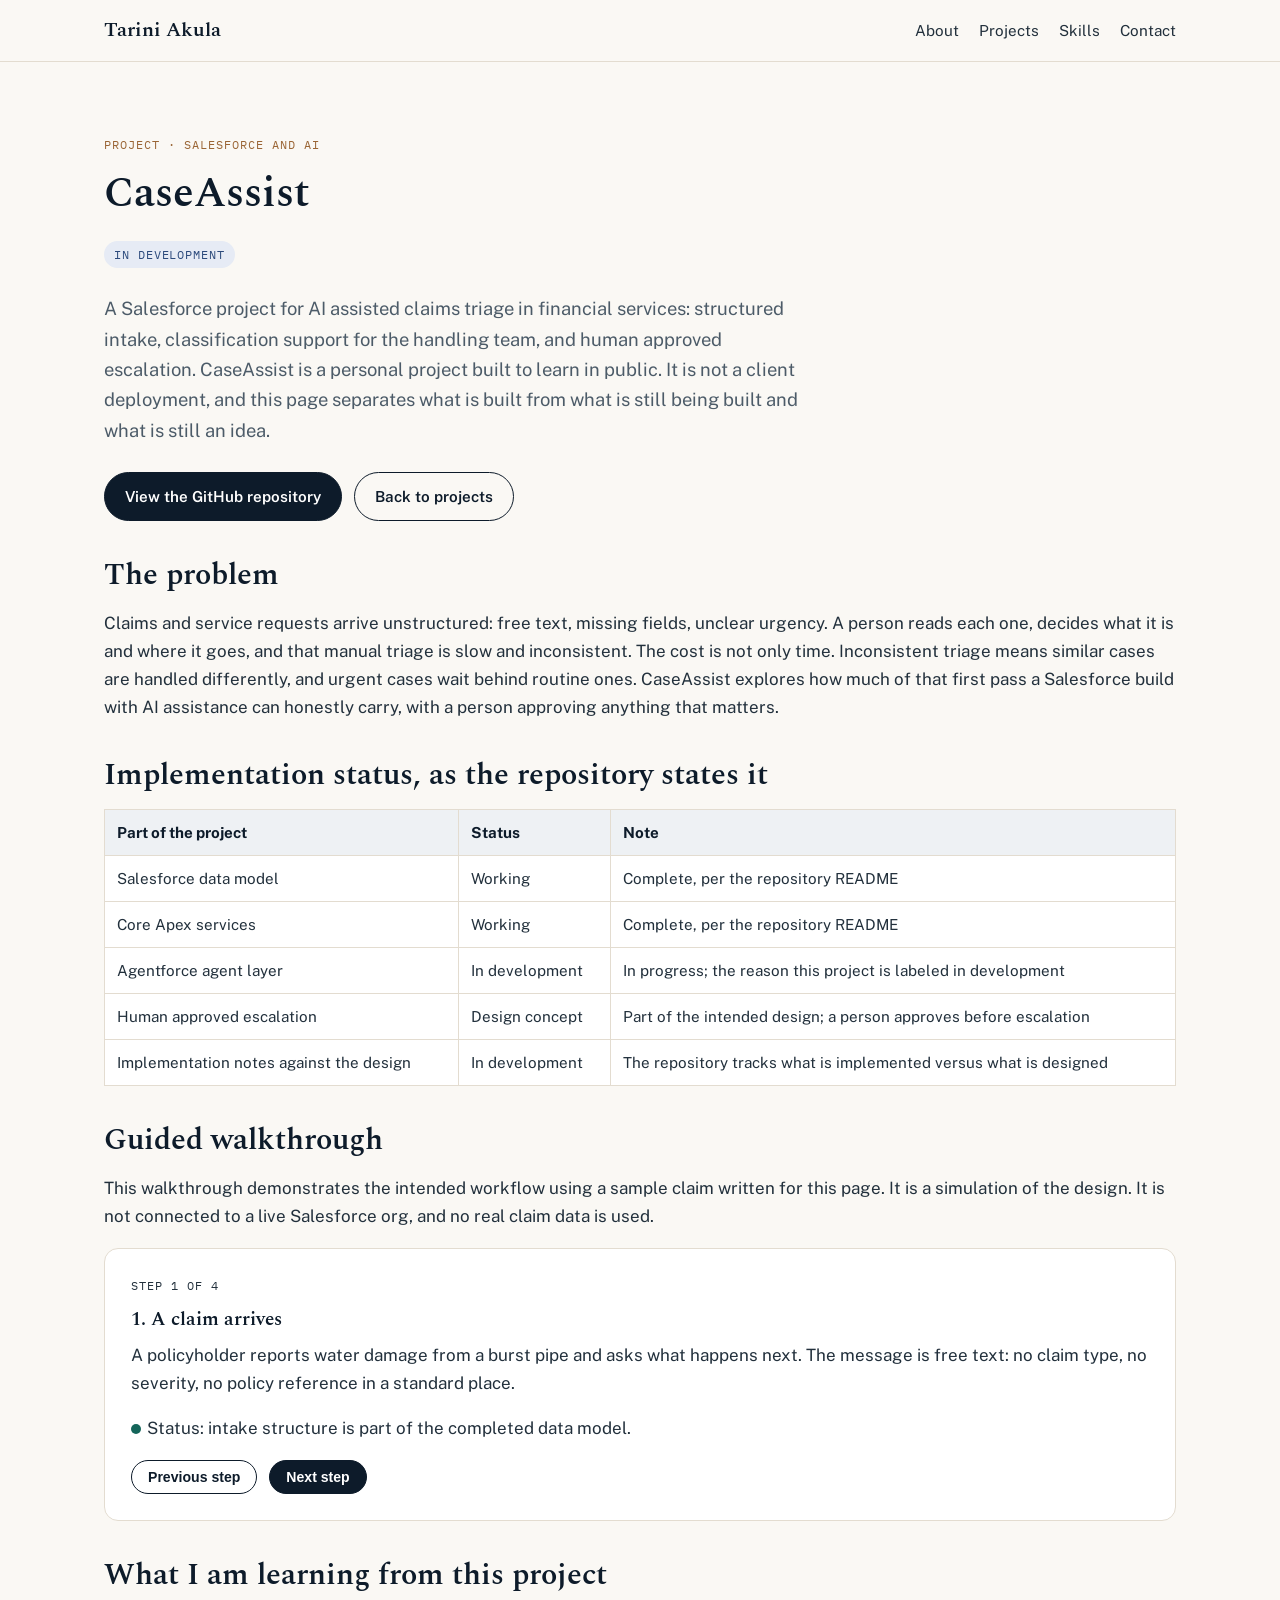
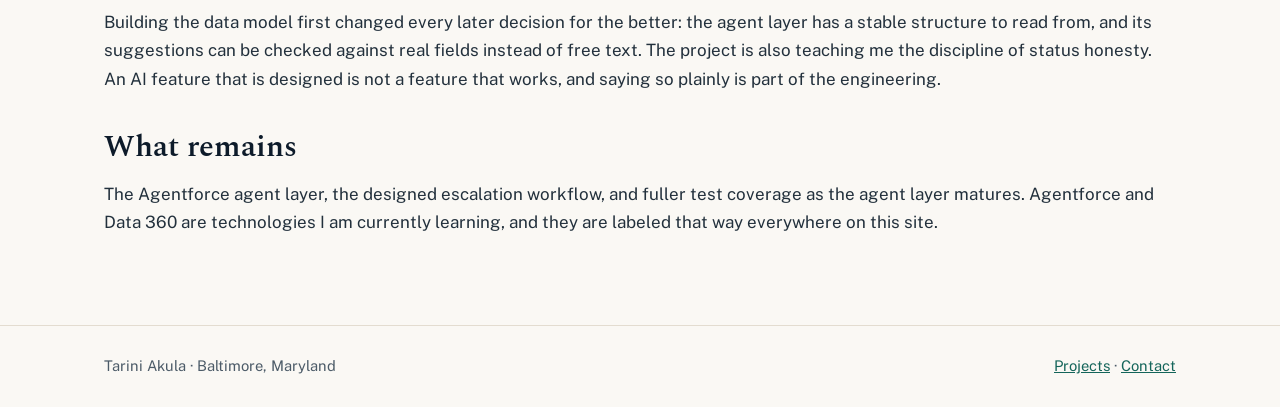
==== projects/caseassist.html @ 9896c770 "Add CaseAssist project page" ====
<!DOCTYPE html>
<html lang="en">
<head>
<meta charset="utf-8">
<meta name="viewport" content="width=device-width, initial-scale=1">
<title>CaseAssist · Tarini Akula</title>
<meta name="description" content="CaseAssist: a Salesforce project by Tarini Akula for AI assisted claims intake and triage, with an honest record of what is built, in progress, and still a concept.">
<link rel="preconnect" href="https://fonts.googleapis.com">
<link href="https://fonts.googleapis.com/css2?family=Spectral:wght@500;600&family=Public+Sans:wght@400;600;700&family=IBM+Plex+Mono:wght@400;500&display=swap" rel="stylesheet">
<link rel="stylesheet" href="../assets/styles.css">
</head>
<body>

<header class="site-header">
  <div class="wrap">
    <a class="brand" href="../index.html">Tarini Akula</a>
    <nav class="main-nav" aria-label="Main">
      <a href="../index.html#about">About</a>
      <a href="../index.html#projects">Projects</a>
      <a href="../index.html#skills">Skills</a>
      <a href="../index.html#contact">Contact</a>
    </nav>
  </div>
</header>

<main>
<section>
  <div class="wrap">
    <p class="mono eyebrow">Project · Salesforce and AI</p>
    <h1>CaseAssist</h1>
    <span class="status dev">In development</span>
    <p class="lede" style="margin-top:14px">A Salesforce project for AI assisted claims triage in financial services: structured intake, classification support for the handling team, and human approved escalation. CaseAssist is a personal project built to learn in public. It is not a client deployment, and this page separates what is built from what is still being built and what is still an idea.</p>
    <div class="hero-ctas">
      <a class="btn" href="https://github.com/tariniakula01-pixel/caseassist-salesforce-ai">View the GitHub repository</a>
      <a class="btn ghost" href="../index.html#projects">Back to projects</a>
    </div>

    <h2 style="margin-top:36px">The problem</h2>
    <p>Claims and service requests arrive unstructured: free text, missing fields, unclear urgency. A person reads each one, decides what it is and where it goes, and that manual triage is slow and inconsistent. The cost is not only time. Inconsistent triage means similar cases are handled differently, and urgent cases wait behind routine ones. CaseAssist explores how much of that first pass a Salesforce build with AI assistance can honestly carry, with a person approving anything that matters.</p>

    <h2 style="margin-top:36px">Implementation status, as the repository states it</h2>
    <table>
      <tr><th>Part of the project</th><th>Status</th><th>Note</th></tr>
      <tr><td>Salesforce data model</td><td>Working</td><td>Complete, per the repository README</td></tr>
      <tr><td>Core Apex services</td><td>Working</td><td>Complete, per the repository README</td></tr>
      <tr><td>Agentforce agent layer</td><td>In development</td><td>In progress; the reason this project is labeled in development</td></tr>
      <tr><td>Human approved escalation</td><td>Design concept</td><td>Part of the intended design; a person approves before escalation</td></tr>
      <tr><td>Implementation notes against the design</td><td>In development</td><td>The repository tracks what is implemented versus what is designed</td></tr>
    </table>

    <h2 style="margin-top:36px">Guided walkthrough</h2>
    <p>This walkthrough demonstrates the intended workflow using a sample claim written for this page. It is a simulation of the design. It is not connected to a live Salesforce org, and no real claim data is used.</p>
    <div class="walk" style="margin-top:18px">
      <p class="mono" id="walk-label">Step 1 of 4</p>
      <div class="walk-stage active">
        <h3>1. A claim arrives</h3>
        <p>A policyholder reports water damage from a burst pipe and asks what happens next. The message is free text: no claim type, no severity, no policy reference in a standard place.</p>
        <p><span class="dot work"></span>Status: intake structure is part of the completed data model.</p>
      </div>
      <div class="walk-stage">
        <h3>2. Intake creates a structured case</h3>
        <p>The intake layer places the claim on a Salesforce case with the fields the handling team needs, so the record can be routed, reported on, and audited like any other case.</p>
        <p><span class="dot work"></span>Status: data model and core Apex services are complete.</p>
      </div>
      <div class="walk-stage">
        <h3>3. Triage support classifies and drafts</h3>
        <p>The agent layer reads the case and proposes a category, an urgency, and a draft next step for the handler. The handler sees the suggestion and the reasoning surface the design calls for, not a silent decision.</p>
        <p><span class="dot prog"></span>Status: the Agentforce agent layer is in development. This stage is simulated.</p>
      </div>
      <div class="walk-stage">
        <h3>4. A person approves escalation</h3>
        <p>Nothing escalates on the strength of the suggestion alone. A handler reviews the proposal and approves, adjusts, or rejects it, and the case carries that decision forward.</p>
        <p><span class="dot plan"></span>Status: design concept, part of the intended workflow.</p>
      </div>
      <div class="walk-nav">
        <button class="btn ghost small" id="walk-prev">Previous step</button>
        <button class="btn small" id="walk-next">Next step</button>
      </div>
    </div>

    <h2 style="margin-top:36px">What I am learning from this project</h2>
    <p>Building the data model first changed every later decision for the better: the agent layer has a stable structure to read from, and its suggestions can be checked against real fields instead of free text. The project is also teaching me the discipline of status honesty. An AI feature that is designed is not a feature that works, and saying so plainly is part of the engineering.</p>

    <h2 style="margin-top:36px">What remains</h2>
    <p>The Agentforce agent layer, the designed escalation workflow, and fuller test coverage as the agent layer matures. Agentforce and Data 360 are technologies I am currently learning, and they are labeled that way everywhere on this site.</p>
  </div>
</section>
</main>

<footer>
  <div class="wrap">
    <span>Tarini Akula · Baltimore, Maryland</span>
    <span><a href="../index.html#projects">Projects</a> · <a href="../index.html#contact">Contact</a></span>
  </div>
</footer>

<script src="../assets/script.js"></script>
</body>
</html>
---- assets/styles.css ----
:root{
  --navy:#0d1b2a;
  --navy-soft:#16283d;
  --paper:#faf8f4;
  --band:#eef1f4;
  --ink:#22303c;
  --ink-soft:#4c5b68;
  --copper:#b97e46;
  --copper-dark:#9a6535;
  --teal:#14655a;
  --line:#e3dcd0;
  --card:#ffffff;
  --radius:14px;
  --maxw:1120px;
}
*{box-sizing:border-box}
html{scroll-behavior:smooth}
body{
  margin:0;background:var(--paper);color:var(--ink);
  font-family:"Public Sans","Segoe UI",Helvetica,Arial,sans-serif;
  font-size:17px;line-height:1.65;
}
h1,h2,h3{font-family:"Spectral",Georgia,"Times New Roman",serif;color:var(--navy);line-height:1.2;margin:0 0 .5em}
h1{font-size:2.6rem;font-weight:600}
h2{font-size:1.9rem;font-weight:600}
h3{font-size:1.2rem;font-weight:600}
p{margin:0 0 1em}
a{color:var(--teal)}
.mono{font-family:"IBM Plex Mono",Consolas,monospace;font-size:.78rem;letter-spacing:.08em;text-transform:uppercase}
.wrap{max-width:var(--maxw);margin:0 auto;padding:0 24px}
section{padding:72px 0}
.band{background:var(--band)}
.eyebrow{color:var(--copper-dark);margin-bottom:14px}
.lede{font-size:1.15rem;color:var(--ink-soft);max-width:44rem}
.site-header{position:sticky;top:0;z-index:20;background:rgba(250,248,244,.96);border-bottom:1px solid var(--line)}
.site-header .wrap{display:flex;align-items:center;gap:28px;padding-top:14px;padding-bottom:14px}
.brand{font-family:"Spectral",Georgia,serif;font-size:1.25rem;font-weight:600;color:var(--navy);text-decoration:none;white-space:nowrap}
.main-nav{display:flex;gap:20px;flex-wrap:wrap;margin-left:auto}
.main-nav a{color:var(--ink);text-decoration:none;font-size:.95rem}
.main-nav a:hover{color:var(--copper-dark)}
.btn{display:inline-block;padding:11px 20px;border-radius:999px;border:1px solid var(--navy);background:var(--navy);color:#fff;text-decoration:none;font-size:.95rem;font-weight:600}
.btn:hover{background:var(--navy-soft)}
.btn.ghost{background:transparent;color:var(--navy)}
.btn.ghost:hover{border-color:var(--copper);color:var(--copper-dark)}
.btn.small{padding:8px 16px;font-size:.88rem}
.hero{padding:84px 0 64px}
.hero-grid{display:grid;grid-template-columns:1.5fr 1fr;gap:48px;align-items:start}
.hero-ctas{display:flex;gap:12px;flex-wrap:wrap;margin:26px 0 30px}
.cred-strip{display:grid;grid-template-columns:repeat(2,1fr);gap:10px 22px;border-top:1px solid var(--line);padding-top:20px;max-width:36rem}
.cred-strip div{font-size:.92rem}
.cred-strip strong{display:block;color:var(--navy);font-size:.95rem}
.photo-slot{border:1px solid var(--line);border-radius:var(--radius);background:linear-gradient(160deg,#f3efe7,#e9e2d4);aspect-ratio:4/5;display:flex;flex-direction:column;align-items:center;justify-content:center;gap:8px;color:var(--ink-soft);text-align:center;padding:20px}
.photo-slot .frame-mark{font-family:"Spectral",Georgia,serif;font-size:2rem;color:var(--copper)}
.photo-slot p{margin:0;font-size:.9rem;max-width:16rem}
.grid-3{display:grid;grid-template-columns:repeat(3,1fr);gap:22px}
.grid-2{display:grid;grid-template-columns:repeat(2,1fr);gap:22px}
.card{background:var(--card);border:1px solid var(--line);border-radius:var(--radius);padding:26px}
.card h3{margin-bottom:.35em}
.card p:last-child{margin-bottom:0}
.example{border-left:3px solid var(--copper);padding-left:12px;color:var(--ink-soft);font-size:.95rem;margin-top:14px}
.filters{display:flex;gap:10px;flex-wrap:wrap;margin:8px 0 26px}
.chip{border:1px solid var(--navy);background:transparent;color:var(--navy);border-radius:999px;padding:7px 16px;font-size:.9rem;cursor:pointer;font-family:inherit}
.chip[aria-pressed="true"]{background:var(--navy);color:#fff}
.project-card{display:flex;flex-direction:column;gap:0}
.project-card .visual{border:1px solid var(--line);border-radius:10px;background:var(--band);padding:18px;margin-bottom:18px}
.status{display:inline-block;font-family:"IBM Plex Mono",Consolas,monospace;font-size:.72rem;letter-spacing:.08em;text-transform:uppercase;padding:4px 10px;border-radius:999px;margin-bottom:12px}
.status.progress{background:#fdf0dd;color:#8a5a1d}
.status.case{background:#e2efec;color:var(--teal)}
.status.dev{background:#e6ebf5;color:#2c4a7c}
.tech{color:var(--ink-soft);font-size:.92rem}
.card-links{display:flex;gap:16px;margin-top:auto;padding-top:16px}
.card-links a{font-weight:600;text-decoration:none}
.card-links a:hover{text-decoration:underline}
.hidden-card{display:none}
.bars{display:grid;gap:10px}
.bar-row{display:grid;grid-template-columns:64px 1fr 52px;align-items:center;gap:10px;font-size:.88rem}
.bar-track{background:#fff;border:1px solid var(--line);border-radius:999px;height:12px;overflow:hidden}
.bar-fill{height:100%;background:var(--teal);border-radius:999px}
.bar-fill.copper{background:var(--copper)}
.flow{display:flex;flex-wrap:wrap;gap:10px;align-items:stretch}
.flow-step{flex:1 1 150px;border:1px solid var(--line);border-radius:10px;background:#fff;padding:14px}
.flow-step strong{display:block;color:var(--navy);margin-bottom:4px}
.flow-step p{font-size:.88rem;color:var(--ink-soft);margin:0}
.legend{display:flex;gap:18px;flex-wrap:wrap;margin-top:16px;font-size:.9rem;color:var(--ink-soft)}
.dot{display:inline-block;width:10px;height:10px;border-radius:50%;margin-right:6px;vertical-align:baseline}
.dot.work{background:var(--teal)}
.dot.prog{background:var(--copper)}
.dot.plan{background:#9db2c6}
.skills-grid{display:grid;grid-template-columns:repeat(3,1fr);gap:22px}
.skills-grid ul{margin:0;padding-left:18px;color:var(--ink-soft)}
.skills-grid li{margin-bottom:4px}
.learning{color:var(--copper-dark);font-weight:600}
.steps{display:grid;grid-template-columns:repeat(5,1fr);gap:16px;counter-reset:step}
.step{background:#fff;border:1px solid var(--line);border-radius:var(--radius);padding:20px}
.step .num{font-family:"Spectral",Georgia,serif;font-size:1.6rem;color:var(--copper);display:block;margin-bottom:6px}
.step p{font-size:.92rem;color:var(--ink-soft);margin:0}
table{border-collapse:collapse;width:100%;background:#fff}
th,td{border:1px solid var(--line);padding:10px 12px;text-align:left;font-size:.95rem}
th{background:var(--band);color:var(--navy)}
.tool-switch{display:flex;gap:10px;margin:14px 0}
.kpi-grid{display:grid;grid-template-columns:repeat(4,1fr);gap:16px;margin:18px 0}
.kpi{background:#fff;border:1px solid var(--line);border-radius:var(--radius);padding:18px}
.kpi .value{font-family:"Spectral",Georgia,serif;font-size:1.7rem;color:var(--navy);display:block}
.kpi .label{color:var(--ink-soft);font-size:.88rem}
.walk{border:1px solid var(--line);border-radius:var(--radius);background:#fff;padding:26px}
.walk-stage{display:none}
.walk-stage.active{display:block}
.walk-nav{display:flex;gap:12px;margin-top:18px}
.contact-grid{display:grid;grid-template-columns:1.2fr 1fr;gap:22px}
.contact-list{display:grid;gap:12px}
.contact-item{border:1px solid var(--line);border-radius:10px;background:#fff;padding:16px 18px}
.contact-item strong{display:block;color:var(--navy)}
footer{border-top:1px solid var(--line);padding:28px 0;color:var(--ink-soft);font-size:.92rem}
footer .wrap{display:flex;gap:20px;flex-wrap:wrap;justify-content:space-between}
.toggle-btn{background:none;border:none;color:var(--teal);font:inherit;font-weight:600;cursor:pointer;padding:0}
.more-text{display:none}
.more-text.open{display:block}
@media (max-width:960px){
  .hero-grid,.contact-grid{grid-template-columns:1fr}
  .grid-3,.skills-grid{grid-template-columns:1fr 1fr}
  .steps{grid-template-columns:1fr 1fr}
  .kpi-grid{grid-template-columns:1fr 1fr}
  h1{font-size:2.1rem}
}
@media (max-width:620px){
  .grid-3,.grid-2,.skills-grid,.steps{grid-template-columns:1fr}
  .cred-strip{grid-template-columns:1fr}
  section{padding:52px 0}
  .main-nav{display:none}
}
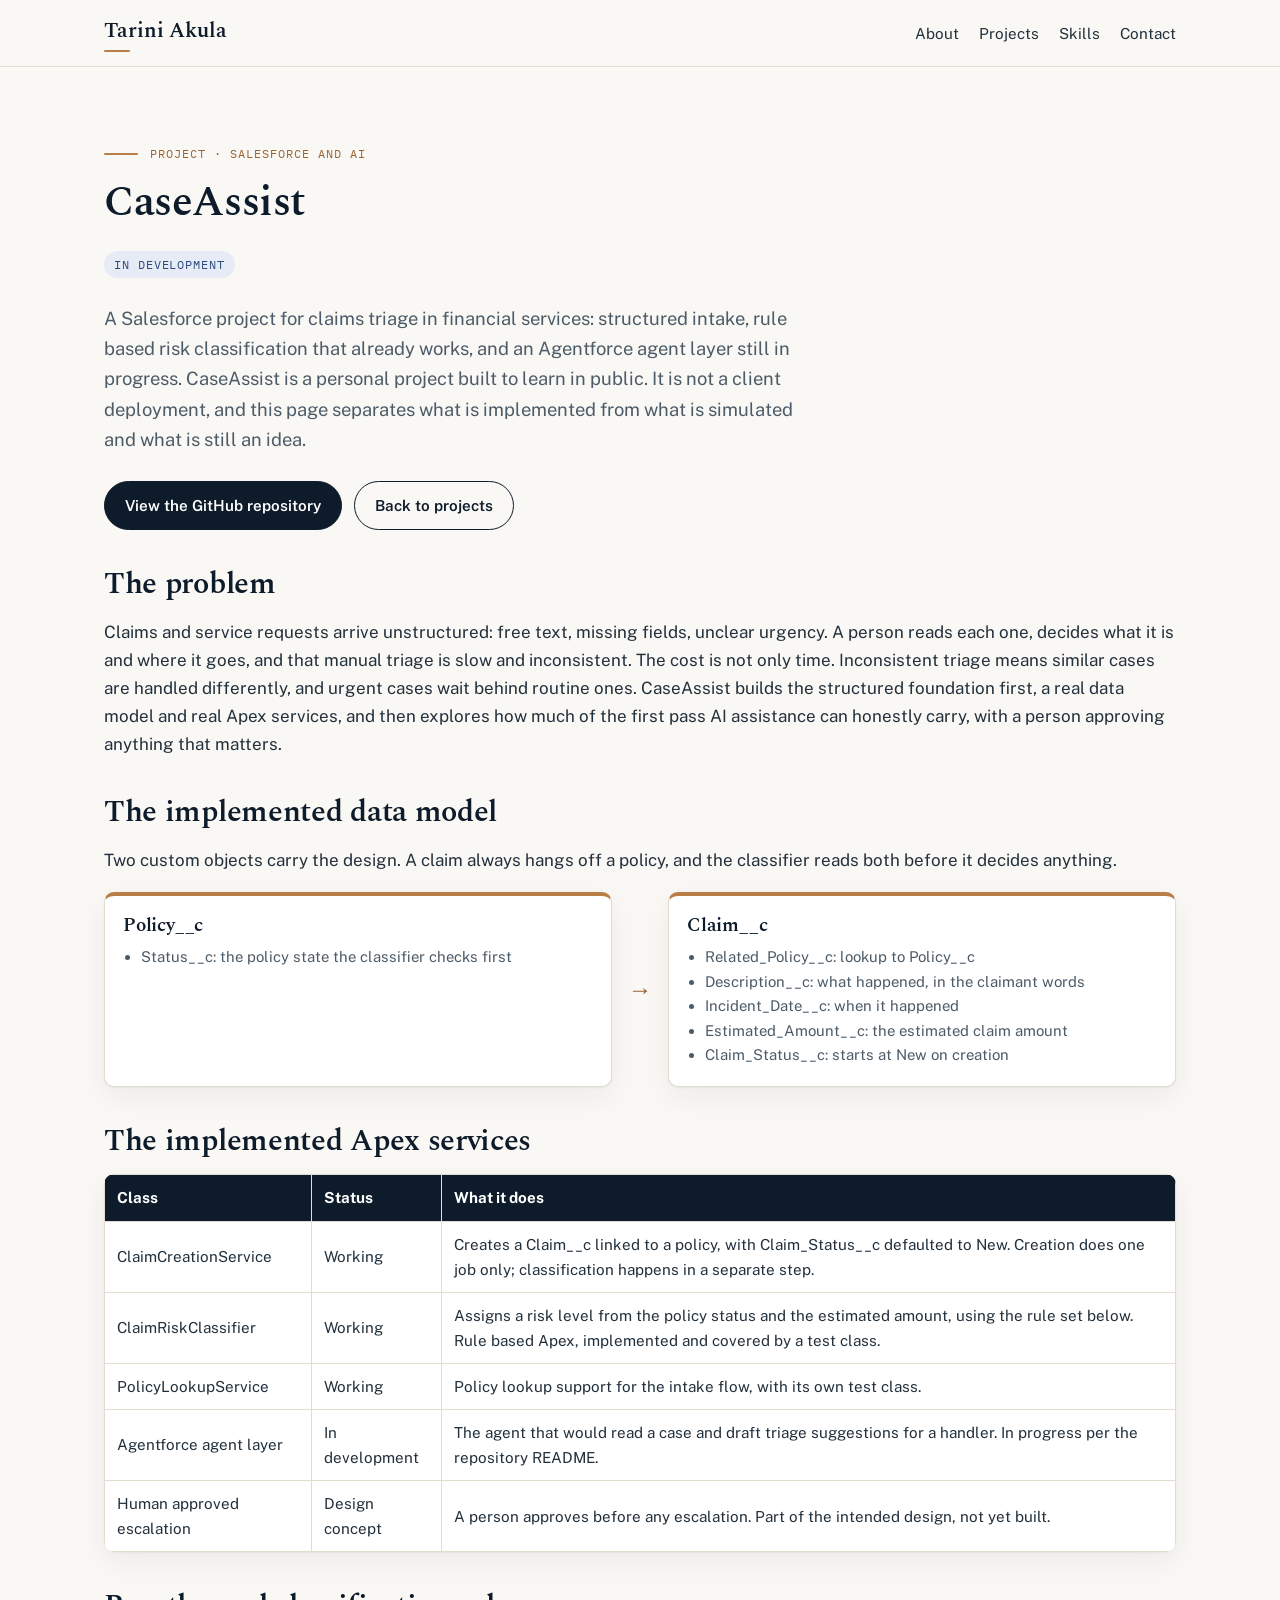
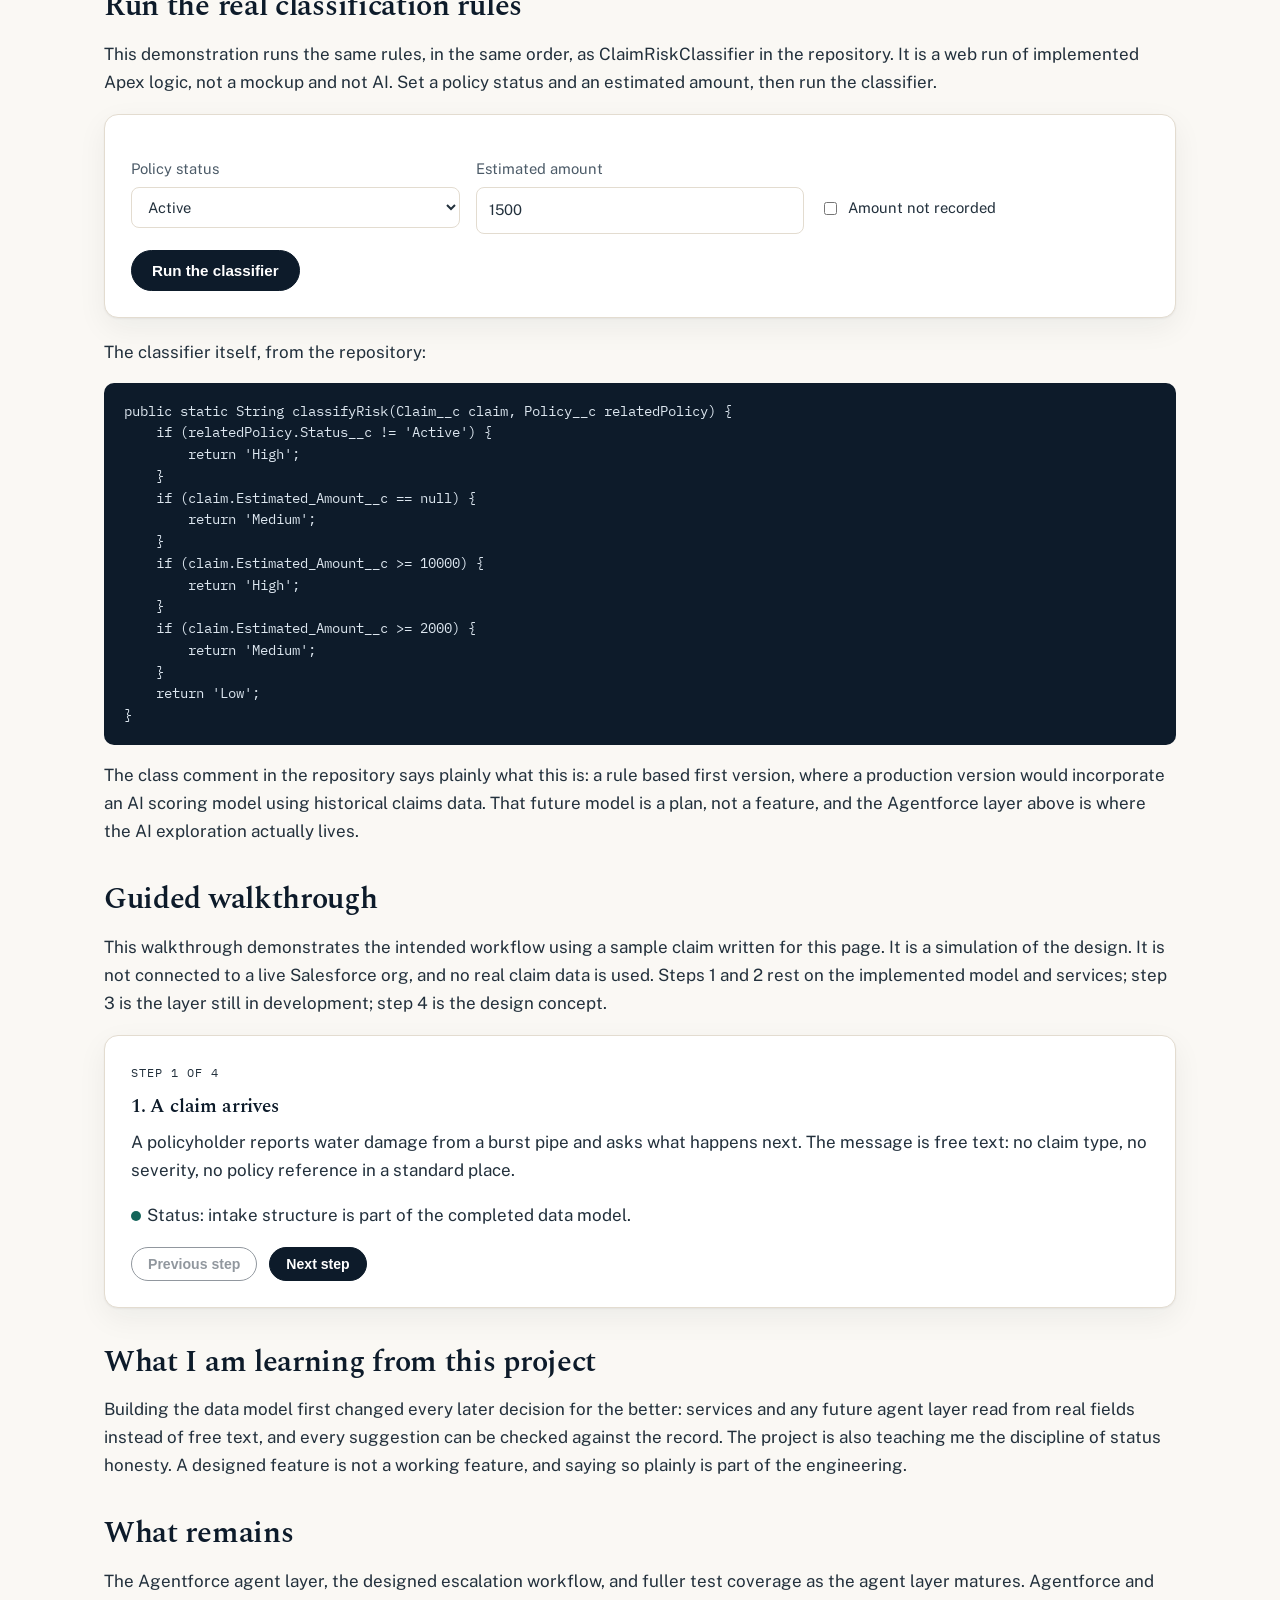
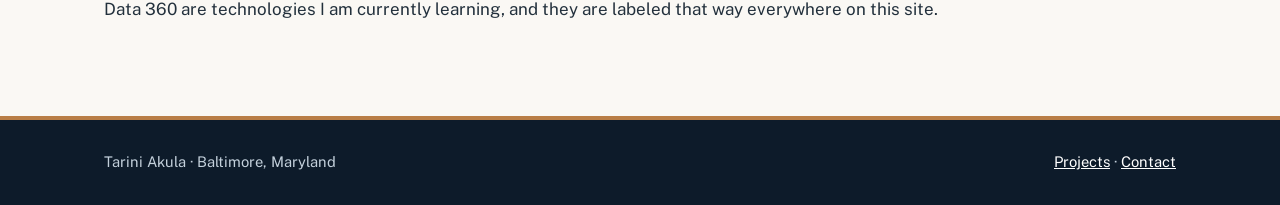
==== commit 9786faf9: "CaseAssist page with data model and classifier run" ====
--- a/projects/caseassist.html
+++ b/projects/caseassist.html
@@ -4,7 +4,7 @@
 <meta charset="utf-8">
 <meta name="viewport" content="width=device-width, initial-scale=1">
 <title>CaseAssist · Tarini Akula</title>
-<meta name="description" content="CaseAssist: a Salesforce project by Tarini Akula for AI assisted claims intake and triage, with an honest record of what is built, in progress, and still a concept.">
+<meta name="description" content="CaseAssist: a Salesforce project by Tarini Akula for claims intake and triage, showing the actual implemented data model and Apex services, with a working run of the real classification rules.">
 <link rel="preconnect" href="https://fonts.googleapis.com">
 <link href="https://fonts.googleapis.com/css2?family=Spectral:wght@500;600&family=Public+Sans:wght@400;600;700&family=IBM+Plex+Mono:wght@400;500&display=swap" rel="stylesheet">
 <link rel="stylesheet" href="../assets/styles.css">
@@ -29,27 +29,85 @@
     <p class="mono eyebrow">Project · Salesforce and AI</p>
     <h1>CaseAssist</h1>
     <span class="status dev">In development</span>
-    <p class="lede" style="margin-top:14px">A Salesforce project for AI assisted claims triage in financial services: structured intake, classification support for the handling team, and human approved escalation. CaseAssist is a personal project built to learn in public. It is not a client deployment, and this page separates what is built from what is still being built and what is still an idea.</p>
+    <p class="lede" style="margin-top:14px">A Salesforce project for claims triage in financial services: structured intake, rule based risk classification that already works, and an Agentforce agent layer still in progress. CaseAssist is a personal project built to learn in public. It is not a client deployment, and this page separates what is implemented from what is simulated and what is still an idea.</p>
     <div class="hero-ctas">
       <a class="btn" href="https://github.com/tariniakula01-pixel/caseassist-salesforce-ai">View the GitHub repository</a>
       <a class="btn ghost" href="../index.html#projects">Back to projects</a>
     </div>
 
     <h2 style="margin-top:36px">The problem</h2>
-    <p>Claims and service requests arrive unstructured: free text, missing fields, unclear urgency. A person reads each one, decides what it is and where it goes, and that manual triage is slow and inconsistent. The cost is not only time. Inconsistent triage means similar cases are handled differently, and urgent cases wait behind routine ones. CaseAssist explores how much of that first pass a Salesforce build with AI assistance can honestly carry, with a person approving anything that matters.</p>
+    <p>Claims and service requests arrive unstructured: free text, missing fields, unclear urgency. A person reads each one, decides what it is and where it goes, and that manual triage is slow and inconsistent. The cost is not only time. Inconsistent triage means similar cases are handled differently, and urgent cases wait behind routine ones. CaseAssist builds the structured foundation first, a real data model and real Apex services, and then explores how much of the first pass AI assistance can honestly carry, with a person approving anything that matters.</p>
 
-    <h2 style="margin-top:36px">Implementation status, as the repository states it</h2>
+    <h2 style="margin-top:36px">The implemented data model</h2>
+    <p>Two custom objects carry the design. A claim always hangs off a policy, and the classifier reads both before it decides anything.</p>
+    <div class="model-grid">
+      <div class="object-card">
+        <h3>Policy__c</h3>
+        <ul>
+          <li>Status__c: the policy state the classifier checks first</li>
+        </ul>
+      </div>
+      <div class="model-arrow" aria-hidden="true">&#8594;</div>
+      <div class="object-card">
+        <h3>Claim__c</h3>
+        <ul>
+          <li>Related_Policy__c: lookup to Policy__c</li>
+          <li>Description__c: what happened, in the claimant words</li>
+          <li>Incident_Date__c: when it happened</li>
+          <li>Estimated_Amount__c: the estimated claim amount</li>
+          <li>Claim_Status__c: starts at New on creation</li>
+        </ul>
+      </div>
+    </div>
+
+    <h2 style="margin-top:36px">The implemented Apex services</h2>
     <table>
-      <tr><th>Part of the project</th><th>Status</th><th>Note</th></tr>
-      <tr><td>Salesforce data model</td><td>Working</td><td>Complete, per the repository README</td></tr>
-      <tr><td>Core Apex services</td><td>Working</td><td>Complete, per the repository README</td></tr>
-      <tr><td>Agentforce agent layer</td><td>In development</td><td>In progress; the reason this project is labeled in development</td></tr>
-      <tr><td>Human approved escalation</td><td>Design concept</td><td>Part of the intended design; a person approves before escalation</td></tr>
-      <tr><td>Implementation notes against the design</td><td>In development</td><td>The repository tracks what is implemented versus what is designed</td></tr>
+      <tr><th>Class</th><th>Status</th><th>What it does</th></tr>
+      <tr><td>ClaimCreationService</td><td>Working</td><td>Creates a Claim__c linked to a policy, with Claim_Status__c defaulted to New. Creation does one job only; classification happens in a separate step.</td></tr>
+      <tr><td>ClaimRiskClassifier</td><td>Working</td><td>Assigns a risk level from the policy status and the estimated amount, using the rule set below. Rule based Apex, implemented and covered by a test class.</td></tr>
+      <tr><td>PolicyLookupService</td><td>Working</td><td>Policy lookup support for the intake flow, with its own test class.</td></tr>
+      <tr><td>Agentforce agent layer</td><td>In development</td><td>The agent that would read a case and draft triage suggestions for a handler. In progress per the repository README.</td></tr>
+      <tr><td>Human approved escalation</td><td>Design concept</td><td>A person approves before any escalation. Part of the intended design, not yet built.</td></tr>
     </table>
 
+    <h2 style="margin-top:36px">Run the real classification rules</h2>
+    <p>This demonstration runs the same rules, in the same order, as ClaimRiskClassifier in the repository. It is a web run of implemented Apex logic, not a mockup and not AI. Set a policy status and an estimated amount, then run the classifier.</p>
+    <div class="demo" style="margin-top:18px">
+      <div class="classifier-form">
+        <label>Policy status
+          <select id="ca-policy">
+            <option value="Active" selected>Active</option>
+            <option value="Inactive">Not Active</option>
+          </select>
+        </label>
+        <label>Estimated amount
+          <input type="number" id="ca-amount" min="0" step="any" value="1500">
+        </label>
+        <label class="check"><input type="checkbox" id="ca-blank"> Amount not recorded</label>
+      </div>
+      <button class="btn" id="ca-run" type="button">Run the classifier</button>
+      <div class="result-box" id="ca-result" aria-live="polite"></div>
+    </div>
+    <p style="margin-top:20px">The classifier itself, from the repository:</p>
+    <div class="codeblock">public static String classifyRisk(Claim__c claim, Policy__c relatedPolicy) {
+    if (relatedPolicy.Status__c != 'Active') {
+        return 'High';
+    }
+    if (claim.Estimated_Amount__c == null) {
+        return 'Medium';
+    }
+    if (claim.Estimated_Amount__c >= 10000) {
+        return 'High';
+    }
+    if (claim.Estimated_Amount__c >= 2000) {
+        return 'Medium';
+    }
+    return 'Low';
+}</div>
+    <p style="margin-top:16px">The class comment in the repository says plainly what this is: a rule based first version, where a production version would incorporate an AI scoring model using historical claims data. That future model is a plan, not a feature, and the Agentforce layer above is where the AI exploration actually lives.</p>
+
     <h2 style="margin-top:36px">Guided walkthrough</h2>
-    <p>This walkthrough demonstrates the intended workflow using a sample claim written for this page. It is a simulation of the design. It is not connected to a live Salesforce org, and no real claim data is used.</p>
+    <p>This walkthrough demonstrates the intended workflow using a sample claim written for this page. It is a simulation of the design. It is not connected to a live Salesforce org, and no real claim data is used. Steps 1 and 2 rest on the implemented model and services; step 3 is the layer still in development; step 4 is the design concept.</p>
     <div class="walk" style="margin-top:18px">
       <p class="mono" id="walk-label">Step 1 of 4</p>
       <div class="walk-stage active">
@@ -59,17 +117,17 @@
       </div>
       <div class="walk-stage">
         <h3>2. Intake creates a structured case</h3>
-        <p>The intake layer places the claim on a Salesforce case with the fields the handling team needs, so the record can be routed, reported on, and audited like any other case.</p>
+        <p>ClaimCreationService creates a Claim__c record linked to the policy, with the incident date and estimated amount captured as fields and Claim_Status__c set to New, so the record can be routed, reported on, and audited.</p>
         <p><span class="dot work"></span>Status: data model and core Apex services are complete.</p>
       </div>
       <div class="walk-stage">
-        <h3>3. Triage support classifies and drafts</h3>
-        <p>The agent layer reads the case and proposes a category, an urgency, and a draft next step for the handler. The handler sees the suggestion and the reasoning surface the design calls for, not a silent decision.</p>
-        <p><span class="dot prog"></span>Status: the Agentforce agent layer is in development. This stage is simulated.</p>
+        <h3>3. Classification, then agent assistance</h3>
+        <p>Today, ClaimRiskClassifier assigns the risk level using the rules you can run above. The Agentforce layer in development would then read the case and propose a category, an urgency, and a draft next step for the handler, with the suggestion and its basis visible rather than silent.</p>
+        <p><span class="dot prog"></span>Status: the classifier is implemented Apex. The Agentforce agent layer is in development; its part of this stage is simulated.</p>
       </div>
       <div class="walk-stage">
         <h3>4. A person approves escalation</h3>
-        <p>Nothing escalates on the strength of the suggestion alone. A handler reviews the proposal and approves, adjusts, or rejects it, and the case carries that decision forward.</p>
+        <p>Nothing escalates on the strength of a suggestion alone. A handler reviews the proposal and approves, adjusts, or rejects it, and the case carries that decision forward.</p>
         <p><span class="dot plan"></span>Status: design concept, part of the intended workflow.</p>
       </div>
       <div class="walk-nav">
@@ -79,7 +137,7 @@
     </div>
 
     <h2 style="margin-top:36px">What I am learning from this project</h2>
-    <p>Building the data model first changed every later decision for the better: the agent layer has a stable structure to read from, and its suggestions can be checked against real fields instead of free text. The project is also teaching me the discipline of status honesty. An AI feature that is designed is not a feature that works, and saying so plainly is part of the engineering.</p>
+    <p>Building the data model first changed every later decision for the better: services and any future agent layer read from real fields instead of free text, and every suggestion can be checked against the record. The project is also teaching me the discipline of status honesty. A designed feature is not a working feature, and saying so plainly is part of the engineering.</p>
 
     <h2 style="margin-top:36px">What remains</h2>
     <p>The Agentforce agent layer, the designed escalation workflow, and fuller test coverage as the agent layer matures. Agentforce and Data 360 are technologies I am currently learning, and they are labeled that way everywhere on this site.</p>
--- a/assets/styles.css
+++ b/assets/styles.css
@@ -1,26 +1,31 @@
 :root{
   --navy:#0d1b2a;
   --navy-soft:#16283d;
+  --navy-deep:#0a141f;
   --paper:#faf8f4;
   --band:#eef1f4;
   --ink:#22303c;
   --ink-soft:#4c5b68;
   --copper:#b97e46;
   --copper-dark:#9a6535;
+  --copper-bright:#d29a5b;
   --teal:#14655a;
   --line:#e3dcd0;
   --card:#ffffff;
   --radius:14px;
   --maxw:1120px;
+  --shadow:0 1px 2px rgba(13,27,42,.05),0 10px 30px rgba(13,27,42,.06);
+  --shadow-lift:0 2px 4px rgba(13,27,42,.06),0 16px 40px rgba(13,27,42,.12);
 }
 *{box-sizing:border-box}
 html{scroll-behavior:smooth}
+::selection{background:#f0ddc4}
 body{
   margin:0;background:var(--paper);color:var(--ink);
   font-family:"Public Sans","Segoe UI",Helvetica,Arial,sans-serif;
   font-size:17px;line-height:1.65;
 }
-h1,h2,h3{font-family:"Spectral",Georgia,"Times New Roman",serif;color:var(--navy);line-height:1.2;margin:0 0 .5em}
+h1,h2,h3{font-family:"Spectral",Georgia,"Times New Roman",serif;color:var(--navy);line-height:1.2;margin:0 0 .5em;letter-spacing:-.01em}
 h1{font-size:2.6rem;font-weight:600}
 h2{font-size:1.9rem;font-weight:600}
 h3{font-size:1.2rem;font-weight:600}
@@ -28,40 +33,64 @@
 a{color:var(--teal)}
 .mono{font-family:"IBM Plex Mono",Consolas,monospace;font-size:.78rem;letter-spacing:.08em;text-transform:uppercase}
 .wrap{max-width:var(--maxw);margin:0 auto;padding:0 24px}
-section{padding:72px 0}
+section{padding:76px 0}
 .band{background:var(--band)}
-.eyebrow{color:var(--copper-dark);margin-bottom:14px}
+.eyebrow{color:var(--copper-dark);margin-bottom:14px;display:flex;align-items:center;gap:12px}
+.eyebrow::before{content:"";width:34px;height:2px;background:var(--copper);border-radius:2px;flex:none}
 .lede{font-size:1.15rem;color:var(--ink-soft);max-width:44rem}
-.site-header{position:sticky;top:0;z-index:20;background:rgba(250,248,244,.96);border-bottom:1px solid var(--line)}
+
+/* header */
+.site-header{position:sticky;top:0;z-index:20;background:rgba(250,248,244,.96);border-bottom:1px solid var(--line);backdrop-filter:blur(6px)}
 .site-header .wrap{display:flex;align-items:center;gap:28px;padding-top:14px;padding-bottom:14px}
-.brand{font-family:"Spectral",Georgia,serif;font-size:1.25rem;font-weight:600;color:var(--navy);text-decoration:none;white-space:nowrap}
+.brand{font-family:"Spectral",Georgia,serif;font-size:1.3rem;font-weight:600;color:var(--navy);text-decoration:none;white-space:nowrap}
+.brand::after{content:"";display:block;height:2px;width:26px;background:var(--copper);border-radius:2px;margin-top:2px}
 .main-nav{display:flex;gap:20px;flex-wrap:wrap;margin-left:auto}
 .main-nav a{color:var(--ink);text-decoration:none;font-size:.95rem}
 .main-nav a:hover{color:var(--copper-dark)}
-.btn{display:inline-block;padding:11px 20px;border-radius:999px;border:1px solid var(--navy);background:var(--navy);color:#fff;text-decoration:none;font-size:.95rem;font-weight:600}
-.btn:hover{background:var(--navy-soft)}
+.btn{display:inline-block;padding:11px 20px;border-radius:999px;border:1px solid var(--navy);background:var(--navy);color:#fff;text-decoration:none;font-size:.95rem;font-weight:600;transition:transform .15s ease,box-shadow .15s ease,background .15s ease}
+.btn:hover{background:var(--navy-soft);transform:translateY(-1px);box-shadow:var(--shadow)}
 .btn.ghost{background:transparent;color:var(--navy)}
 .btn.ghost:hover{border-color:var(--copper);color:var(--copper-dark)}
+.btn.primary{background:var(--copper);border-color:var(--copper);color:#fff}
+.btn.primary:hover{background:var(--copper-dark);border-color:var(--copper-dark)}
 .btn.small{padding:8px 16px;font-size:.88rem}
-.hero{padding:84px 0 64px}
-.hero-grid{display:grid;grid-template-columns:1.5fr 1fr;gap:48px;align-items:start}
+.btn:disabled{opacity:.45;cursor:default;transform:none;box-shadow:none}
+
+/* hero: deep navy stage */
+.hero{padding:88px 0 72px;background:var(--navy);background-image:radial-gradient(rgba(255,255,255,.055) 1px,transparent 1px);background-size:22px 22px;color:#e8edf2;position:relative}
+.hero::after{content:"";position:absolute;left:0;right:0;bottom:0;height:4px;background:linear-gradient(90deg,var(--copper),var(--teal))}
+.hero h1{color:#fff;font-size:2.9rem}
+.hero .eyebrow{color:var(--copper-bright)}
+.hero .lede{color:#c3d0db}
+.hero-grid{display:grid;grid-template-columns:1.5fr 1fr;gap:48px;align-items:start;position:relative}
 .hero-ctas{display:flex;gap:12px;flex-wrap:wrap;margin:26px 0 30px}
-.cred-strip{display:grid;grid-template-columns:repeat(2,1fr);gap:10px 22px;border-top:1px solid var(--line);padding-top:20px;max-width:36rem}
-.cred-strip div{font-size:.92rem}
-.cred-strip strong{display:block;color:var(--navy);font-size:.95rem}
-.photo-slot{border:1px solid var(--line);border-radius:var(--radius);background:linear-gradient(160deg,#f3efe7,#e9e2d4);aspect-ratio:4/5;display:flex;flex-direction:column;align-items:center;justify-content:center;gap:8px;color:var(--ink-soft);text-align:center;padding:20px}
-.photo-slot .frame-mark{font-family:"Spectral",Georgia,serif;font-size:2rem;color:var(--copper)}
-.photo-slot p{margin:0;font-size:.9rem;max-width:16rem}
+.hero .btn.ghost{color:#fff;border-color:rgba(255,255,255,.55)}
+.hero .btn.ghost:hover{border-color:var(--copper-bright);color:var(--copper-bright)}
+.cred-strip{display:grid;grid-template-columns:repeat(2,1fr);gap:12px;border-top:1px solid rgba(255,255,255,.18);padding-top:22px;max-width:37rem}
+.cred-strip div{font-size:.9rem;color:#c3d0db;border:1px solid rgba(255,255,255,.14);border-radius:10px;padding:10px 14px;background:rgba(255,255,255,.04)}
+.cred-strip strong{display:block;color:#fff;font-size:.95rem}
+.photo-slot{border:1px solid rgba(255,255,255,.25);border-radius:var(--radius);aspect-ratio:4/5;overflow:hidden;background:var(--navy-soft);box-shadow:var(--shadow-lift)}
+.photo-slot img{width:100%;height:100%;object-fit:cover;object-position:center 18%;display:block}
+
+/* cards and grids */
 .grid-3{display:grid;grid-template-columns:repeat(3,1fr);gap:22px}
 .grid-2{display:grid;grid-template-columns:repeat(2,1fr);gap:22px}
-.card{background:var(--card);border:1px solid var(--line);border-radius:var(--radius);padding:26px}
+.card{background:var(--card);border:1px solid var(--line);border-radius:var(--radius);padding:26px;box-shadow:var(--shadow);transition:transform .18s ease,box-shadow .18s ease}
+.card:hover{transform:translateY(-3px);box-shadow:var(--shadow-lift)}
 .card h3{margin-bottom:.35em}
 .card p:last-child{margin-bottom:0}
 .example{border-left:3px solid var(--copper);padding-left:12px;color:var(--ink-soft);font-size:.95rem;margin-top:14px}
+.icon-badge{width:52px;height:52px;border-radius:50%;background:#f7ecdd;color:var(--copper-dark);display:flex;align-items:center;justify-content:center;margin-bottom:16px}
+.icon-badge svg{width:26px;height:26px}
+.medallion{width:46px;height:46px;border-radius:50%;border:2px solid var(--copper);color:var(--copper-dark);display:flex;align-items:center;justify-content:center;margin-bottom:14px;background:#fdf6ec}
+.medallion svg{width:22px;height:22px}
+
+/* projects */
 .filters{display:flex;gap:10px;flex-wrap:wrap;margin:8px 0 26px}
-.chip{border:1px solid var(--navy);background:transparent;color:var(--navy);border-radius:999px;padding:7px 16px;font-size:.9rem;cursor:pointer;font-family:inherit}
+.chip{border:1px solid var(--navy);background:transparent;color:var(--navy);border-radius:999px;padding:7px 16px;font-size:.9rem;cursor:pointer;font-family:inherit;transition:background .15s ease,color .15s ease}
+.chip:hover{border-color:var(--copper);color:var(--copper-dark)}
 .chip[aria-pressed="true"]{background:var(--navy);color:#fff}
-.project-card{display:flex;flex-direction:column;gap:0}
+.project-card{display:flex;flex-direction:column;gap:0;border-top:4px solid var(--teal)}
 .project-card .visual{border:1px solid var(--line);border-radius:10px;background:var(--band);padding:18px;margin-bottom:18px}
 .status{display:inline-block;font-family:"IBM Plex Mono",Consolas,monospace;font-size:.72rem;letter-spacing:.08em;text-transform:uppercase;padding:4px 10px;border-radius:999px;margin-bottom:12px}
 .status.progress{background:#fdf0dd;color:#8a5a1d}
@@ -72,13 +101,17 @@
 .card-links a{font-weight:600;text-decoration:none}
 .card-links a:hover{text-decoration:underline}
 .hidden-card{display:none}
+
+/* mini bar visual */
 .bars{display:grid;gap:10px}
 .bar-row{display:grid;grid-template-columns:64px 1fr 52px;align-items:center;gap:10px;font-size:.88rem}
 .bar-track{background:#fff;border:1px solid var(--line);border-radius:999px;height:12px;overflow:hidden}
 .bar-fill{height:100%;background:var(--teal);border-radius:999px}
 .bar-fill.copper{background:var(--copper)}
+
+/* flow */
 .flow{display:flex;flex-wrap:wrap;gap:10px;align-items:stretch}
-.flow-step{flex:1 1 150px;border:1px solid var(--line);border-radius:10px;background:#fff;padding:14px}
+.flow-step{flex:1 1 150px;border:1px solid var(--line);border-radius:10px;background:#fff;padding:14px;box-shadow:var(--shadow)}
 .flow-step strong{display:block;color:var(--navy);margin-bottom:4px}
 .flow-step p{font-size:.88rem;color:var(--ink-soft);margin:0}
 .legend{display:flex;gap:18px;flex-wrap:wrap;margin-top:16px;font-size:.9rem;color:var(--ink-soft)}
@@ -86,41 +119,58 @@
 .dot.work{background:var(--teal)}
 .dot.prog{background:var(--copper)}
 .dot.plan{background:#9db2c6}
+
+/* skills */
 .skills-grid{display:grid;grid-template-columns:repeat(3,1fr);gap:22px}
 .skills-grid ul{margin:0;padding-left:18px;color:var(--ink-soft)}
 .skills-grid li{margin-bottom:4px}
+.pills{display:flex;flex-wrap:wrap;gap:8px}
+.pills span{border:1px solid var(--line);background:var(--paper);border-radius:999px;padding:5px 12px;font-size:.9rem;color:var(--ink)}
+.pills span.learning{border-color:var(--copper);color:var(--copper-dark);background:#fdf6ec;font-weight:600}
 .learning{color:var(--copper-dark);font-weight:600}
+
+/* steps */
 .steps{display:grid;grid-template-columns:repeat(5,1fr);gap:16px;counter-reset:step}
-.step{background:#fff;border:1px solid var(--line);border-radius:var(--radius);padding:20px}
-.step .num{font-family:"Spectral",Georgia,serif;font-size:1.6rem;color:var(--copper);display:block;margin-bottom:6px}
+.step{background:#fff;border:1px solid var(--line);border-radius:var(--radius);padding:20px;box-shadow:var(--shadow)}
+.step .num{font-family:"Spectral",Georgia,serif;font-size:1.15rem;color:#fff;background:var(--navy);width:40px;height:40px;border-radius:50%;display:flex;align-items:center;justify-content:center;margin-bottom:12px}
 .step p{font-size:.92rem;color:var(--ink-soft);margin:0}
-table{border-collapse:collapse;width:100%;background:#fff}
+
+/* tables and evidence */
+table{border-collapse:collapse;width:100%;background:#fff;box-shadow:var(--shadow);border-radius:10px;overflow:hidden}
 th,td{border:1px solid var(--line);padding:10px 12px;text-align:left;font-size:.95rem}
-th{background:var(--band);color:var(--navy)}
+th{background:var(--navy);color:#fff;font-family:"Public Sans",sans-serif}
 .tool-switch{display:flex;gap:10px;margin:14px 0}
 .kpi-grid{display:grid;grid-template-columns:repeat(4,1fr);gap:16px;margin:18px 0}
-.kpi{background:#fff;border:1px solid var(--line);border-radius:var(--radius);padding:18px}
-.kpi .value{font-family:"Spectral",Georgia,serif;font-size:1.7rem;color:var(--navy);display:block}
+.kpi{background:#fff;border:1px solid var(--line);border-top:4px solid var(--teal);border-radius:var(--radius);padding:18px;box-shadow:var(--shadow)}
+.kpi .value{font-family:"Spectral",Georgia,serif;font-size:1.8rem;color:var(--navy);display:block}
 .kpi .label{color:var(--ink-soft);font-size:.88rem}
-.walk{border:1px solid var(--line);border-radius:var(--radius);background:#fff;padding:26px}
+
+/* walkthrough */
+.walk{border:1px solid var(--line);border-radius:var(--radius);background:#fff;padding:26px;box-shadow:var(--shadow)}
 .walk-stage{display:none}
 .walk-stage.active{display:block}
 .walk-nav{display:flex;gap:12px;margin-top:18px}
+
+/* contact */
 .contact-grid{display:grid;grid-template-columns:1.2fr 1fr;gap:22px}
 .contact-list{display:grid;gap:12px}
-.contact-item{border:1px solid var(--line);border-radius:10px;background:#fff;padding:16px 18px}
+.contact-item{border:1px solid var(--line);border-radius:10px;background:#fff;padding:16px 18px;box-shadow:var(--shadow)}
 .contact-item strong{display:block;color:var(--navy)}
-footer{border-top:1px solid var(--line);padding:28px 0;color:var(--ink-soft);font-size:.92rem}
+footer{border-top:4px solid var(--copper);background:var(--navy);padding:30px 0;color:#c3d0db;font-size:.92rem}
+footer a{color:#fff}
 footer .wrap{display:flex;gap:20px;flex-wrap:wrap;justify-content:space-between}
 .toggle-btn{background:none;border:none;color:var(--teal);font:inherit;font-weight:600;cursor:pointer;padding:0}
+.toggle-btn:hover{color:var(--copper-dark)}
 .more-text{display:none}
 .more-text.open{display:block}
+
 @media (max-width:960px){
   .hero-grid,.contact-grid{grid-template-columns:1fr}
   .grid-3,.skills-grid{grid-template-columns:1fr 1fr}
   .steps{grid-template-columns:1fr 1fr}
   .kpi-grid{grid-template-columns:1fr 1fr}
   h1{font-size:2.1rem}
+  .hero h1{font-size:2.3rem}
 }
 @media (max-width:620px){
   .grid-3,.grid-2,.skills-grid,.steps{grid-template-columns:1fr}
@@ -128,3 +178,45 @@
   section{padding:52px 0}
   .main-nav{display:none}
 }
+
+/* stat band under the hero */
+.stat-band{display:grid;grid-template-columns:repeat(4,1fr);gap:18px;padding:34px 0 6px}
+.stat{text-align:left}
+.stat .num{font-family:"Spectral",Georgia,serif;font-size:2rem;color:var(--navy);display:block;line-height:1.1}
+.stat .cap{color:var(--ink-soft);font-size:.92rem}
+
+/* demonstrations and explorers */
+.demo{border:1px solid var(--line);border-radius:var(--radius);background:#fff;padding:26px;box-shadow:var(--shadow)}
+.demo .tool-switch{margin-top:0}
+.codeblock{background:var(--navy);color:#dce6ef;border-radius:10px;padding:18px 20px;overflow-x:auto;font-family:"IBM Plex Mono",Consolas,monospace;font-size:.85rem;line-height:1.6;white-space:pre}
+.codeblock .cm{color:#8fa6bb}
+.model-grid{display:grid;grid-template-columns:1fr auto 1fr;gap:16px;align-items:stretch;margin:18px 0}
+.object-card{border:1px solid var(--line);border-top:4px solid var(--copper);border-radius:10px;background:#fff;padding:18px;box-shadow:var(--shadow)}
+.object-card h3{margin-bottom:8px}
+.object-card ul{margin:0;padding-left:18px;color:var(--ink-soft);font-size:.93rem}
+.model-arrow{display:flex;align-items:center;justify-content:center;color:var(--copper-dark);font-size:1.5rem}
+.risk{display:inline-block;padding:5px 14px;border-radius:999px;font-weight:700;font-size:.92rem}
+.risk.high{background:#fbe7e7;color:#8c2f2f}
+.risk.medium{background:#fdf0dd;color:#8a5a1d}
+.risk.low{background:#e2efec;color:var(--teal)}
+.classifier-form{display:grid;grid-template-columns:repeat(3,1fr);gap:16px;margin:16px 0}
+.classifier-form label{font-size:.92rem;color:var(--ink-soft);display:block}
+.classifier-form select,.classifier-form input[type="number"]{width:100%;margin-top:6px;padding:10px 12px;border:1px solid var(--line);border-radius:8px;font:inherit;background:#fff;color:var(--ink)}
+.classifier-form .check{display:flex;gap:8px;align-items:center;margin-top:26px;color:var(--ink)}
+.result-box{display:none;border:1px solid var(--line);border-left:4px solid var(--copper);border-radius:10px;background:var(--paper);padding:18px;margin-top:16px}
+.hc-layout{display:grid;grid-template-columns:1fr 1fr;gap:22px;align-items:start}
+.hc-questions{display:grid;gap:10px}
+.hc-q{text-align:left;border:1px solid var(--line);background:#fff;border-radius:10px;padding:13px 16px;font:inherit;cursor:pointer;box-shadow:var(--shadow)}
+.hc-q:hover{border-color:var(--copper)}
+.hc-q[aria-pressed="true"]{background:var(--navy);color:#fff;border-color:var(--navy)}
+.resume-dl{display:grid;gap:10px}
+.resume-dl a{display:flex;justify-content:space-between;align-items:center;border:1px solid var(--line);border-radius:10px;background:#fff;padding:13px 16px;text-decoration:none;color:var(--navy);font-weight:600;box-shadow:var(--shadow)}
+.resume-dl a:hover{border-color:var(--copper);color:var(--copper-dark)}
+.resume-dl a span{font-weight:400;color:var(--ink-soft);font-size:.88rem}
+@media (max-width:960px){
+  .stat-band{grid-template-columns:1fr 1fr}
+  .model-grid{grid-template-columns:1fr}
+  .model-arrow{transform:rotate(90deg)}
+  .classifier-form{grid-template-columns:1fr}
+  .hc-layout{grid-template-columns:1fr}
+}
